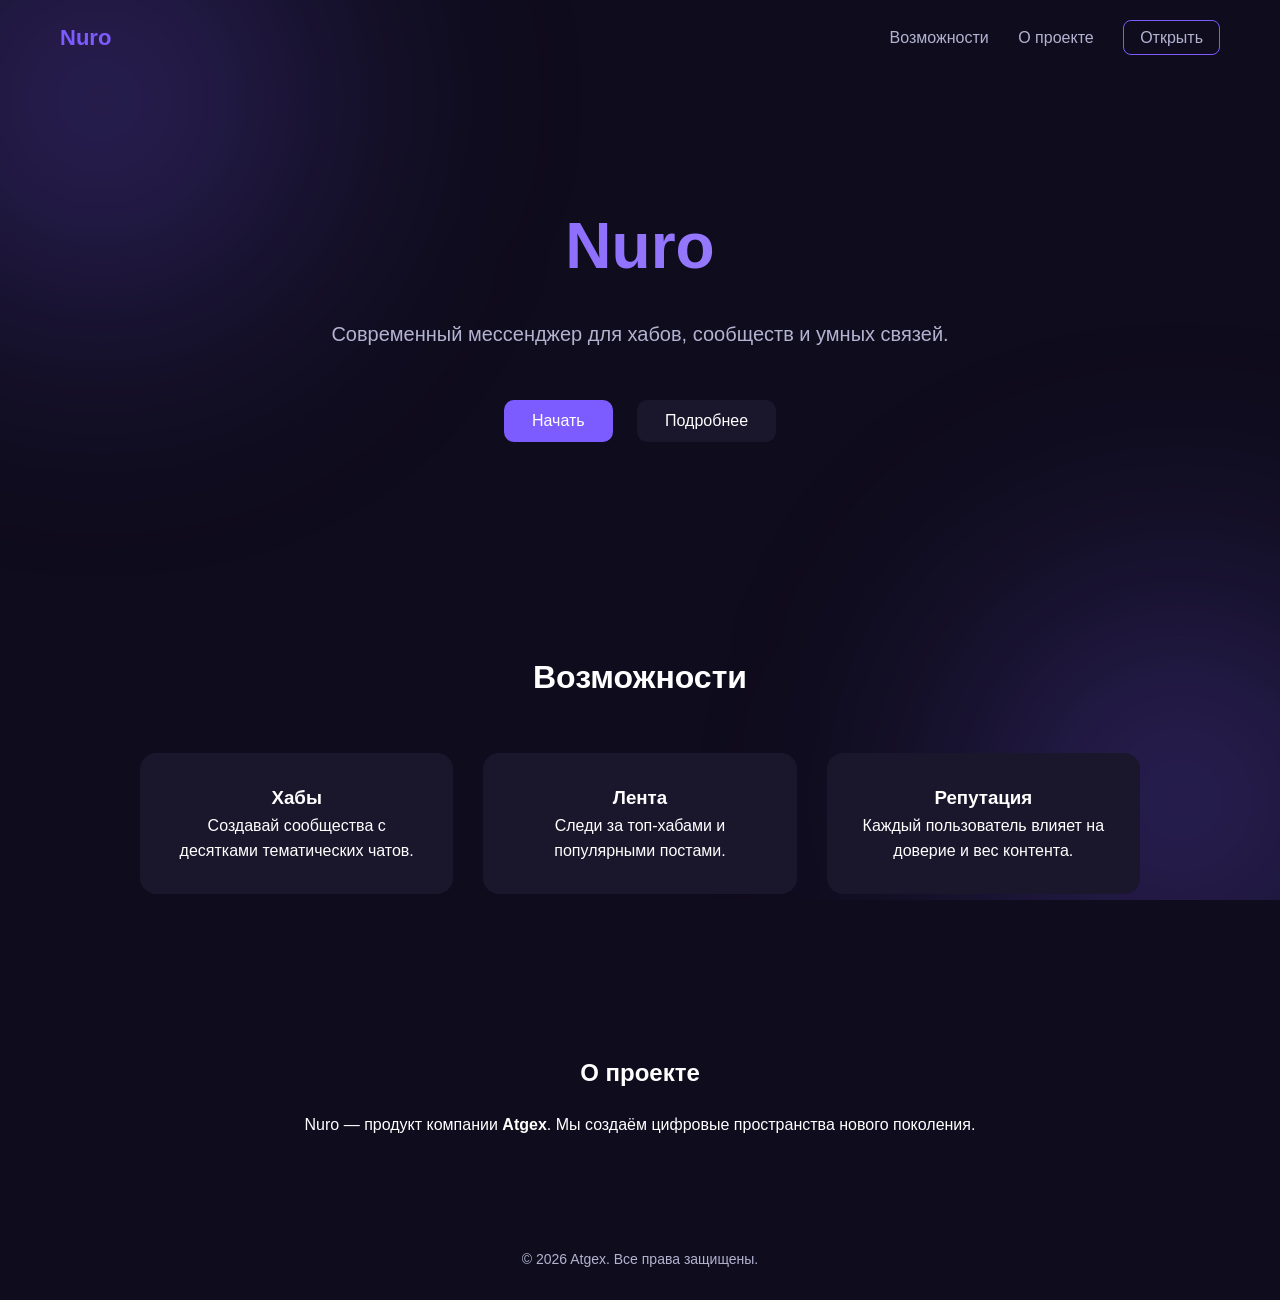
==== src/mark/index.html @ 85b8c26a "start develope app" ====
<!DOCTYPE html>
<html lang="ru">
<head>
    <meta charset="UTF-8">
    <title>Nuro — Новый уровень общения</title>
    <meta name="viewport" content="width=device-width, initial-scale=1.0">
    <link rel="stylesheet" href="static/css/main.css">
</head>
<body>

<div class="background">
    <div class="glow glow1"></div>
    <div class="glow glow2"></div>
</div>

<header class="navbar fade-in">
    <div class="logo">Nuro</div>
    <nav>
        <a href="#features">Возможности</a>
        <a href="#about">О проекте</a>
        <a href="#download" class="btn-outline">Открыть</a>
    </nav>
</header>

<section class="hero fade-in">
    <h1>Nuro</h1>
    <p class="subtitle">
        Современный мессенджер для хабов, сообществ и умных связей.
    </p>
    <div class="hero-buttons">
        <button class="btn-primary">Начать</button>
        <button class="btn-secondary">Подробнее</button>
    </div>
</section>

<section id="features" class="features fade-in">
    <h2>Возможности</h2>
    <div class="features-grid">
        <div class="feature-card fade-in">
            <h3>Хабы</h3>
            <p>Создавай сообщества с десятками тематических чатов.</p>
        </div>
        <div class="feature-card fade-in">
            <h3>Лента</h3>
            <p>Следи за топ-хабами и популярными постами.</p>
        </div>
        <div class="feature-card fade-in">
            <h3>Репутация</h3>
            <p>Каждый пользователь влияет на доверие и вес контента.</p>
        </div>
    </div>
</section>

<section id="about" class="about fade-in">
    <h2>О проекте</h2>
    <p>
        Nuro — продукт компании <strong>Atgex</strong>.  
        Мы создаём цифровые пространства нового поколения.
    </p>
</section>

<footer class="fade-in">
    <p>© 2026 Atgex. Все права защищены.</p>
</footer>

<script src="static/js/index.js"></script>
</body>
</html>
---- src/mark/static/css/main.css ----
:root {
    --bg-dark: #0f0c1d;
    --bg-secondary: #1a162b;
    --purple-main: #7c5cff;
    --purple-light: #a78bfa;
    --text-main: #ffffff;
    --text-muted: #b3b3d1;
}

* {
    margin: 0;
    padding: 0;
    box-sizing: border-box;
    font-family: "Inter", sans-serif;
}

body {
    background: var(--bg-dark);
    color: var(--text-main);
    line-height: 1.6;
    overflow-x: hidden;
}

/* ФОН */

.background {
    position: fixed;
    width: 100%;
    height: 100%;
    z-index: -1;
    overflow: hidden;
}

.glow {
    position: absolute;
    width: 600px;
    height: 600px;
    background: radial-gradient(circle, rgba(124,92,255,0.4), transparent 70%);
    filter: blur(120px);
    animation: float 12s infinite alternate ease-in-out;
}

.glow1 {
    top: -200px;
    left: -200px;
}

.glow2 {
    bottom: -200px;
    right: -200px;
    animation-delay: 3s;
}

@keyframes float {
    from { transform: translateY(0px) translateX(0px); }
    to { transform: translateY(60px) translateX(40px); }
}

/* АНИМАЦИИ ПОЯВЛЕНИЯ */

.fade-in {
    opacity: 0;
    transform: translateY(40px);
    transition: opacity 0.8s ease, transform 0.8s ease;
}

.fade-in.visible {
    opacity: 1;
    transform: translateY(0);
}

/* Остальные стили (navbar, hero, cards) можно оставить прежними */


/* NAVBAR */

.navbar {
    display: flex;
    justify-content: space-between;
    align-items: center;
    padding: 20px 60px;
    background: transparent;
}

.logo {
    font-weight: 700;
    font-size: 22px;
    color: var(--purple-main);
}

nav a {
    margin-left: 25px;
    text-decoration: none;
    color: var(--text-muted);
    transition: 0.3s;
}

nav a:hover {
    color: var(--text-main);
}

.btn-outline {
    border: 1px solid var(--purple-main);
    padding: 8px 16px;
    border-radius: 8px;
}

/* HERO */

.hero {
    text-align: center;
    padding: 120px 20px;
    max-width: 800px;
    margin: auto;
}

.hero h1 {
    font-size: 64px;
    margin-bottom: 20px;
    background: linear-gradient(90deg, var(--purple-main), var(--purple-light));
    -webkit-background-clip: text;
    -webkit-text-fill-color: transparent;
}

.subtitle {
    font-size: 20px;
    color: var(--text-muted);
    margin-bottom: 40px;
}

.hero-buttons button {
    margin: 10px;
}

/* BUTTONS */

button {
    padding: 12px 28px;
    border-radius: 10px;
    border: none;
    font-size: 16px;
    cursor: pointer;
    transition: 0.3s;
}

.btn-primary {
    background: var(--purple-main);
    color: white;
}

.btn-primary:hover {
    background: var(--purple-light);
}

.btn-secondary {
    background: var(--bg-secondary);
    color: var(--text-main);
}

.btn-secondary:hover {
    background: #25203d;
}

/* FEATURES */

.features {
    padding: 80px 20px;
    text-align: center;
}

.features h2 {
    margin-bottom: 50px;
    font-size: 32px;
}

.features-grid {
    display: grid;
    grid-template-columns: repeat(auto-fit, minmax(250px, 1fr));
    gap: 30px;
    max-width: 1000px;
    margin: auto;
}

.feature-card {
    background: var(--bg-secondary);
    padding: 30px;
    border-radius: 16px;
    transition: 0.3s;
}

.feature-card:hover {
    transform: translateY(-5px);
    background: #221c3a;
}

/* ABOUT */

.about {
    padding: 80px 20px;
    max-width: 800px;
    margin: auto;
    text-align: center;
}

.about h2 {
    margin-bottom: 20px;
}

/* FOOTER */

footer {
    text-align: center;
    padding: 30px;
    color: var(--text-muted);
    font-size: 14px;
}
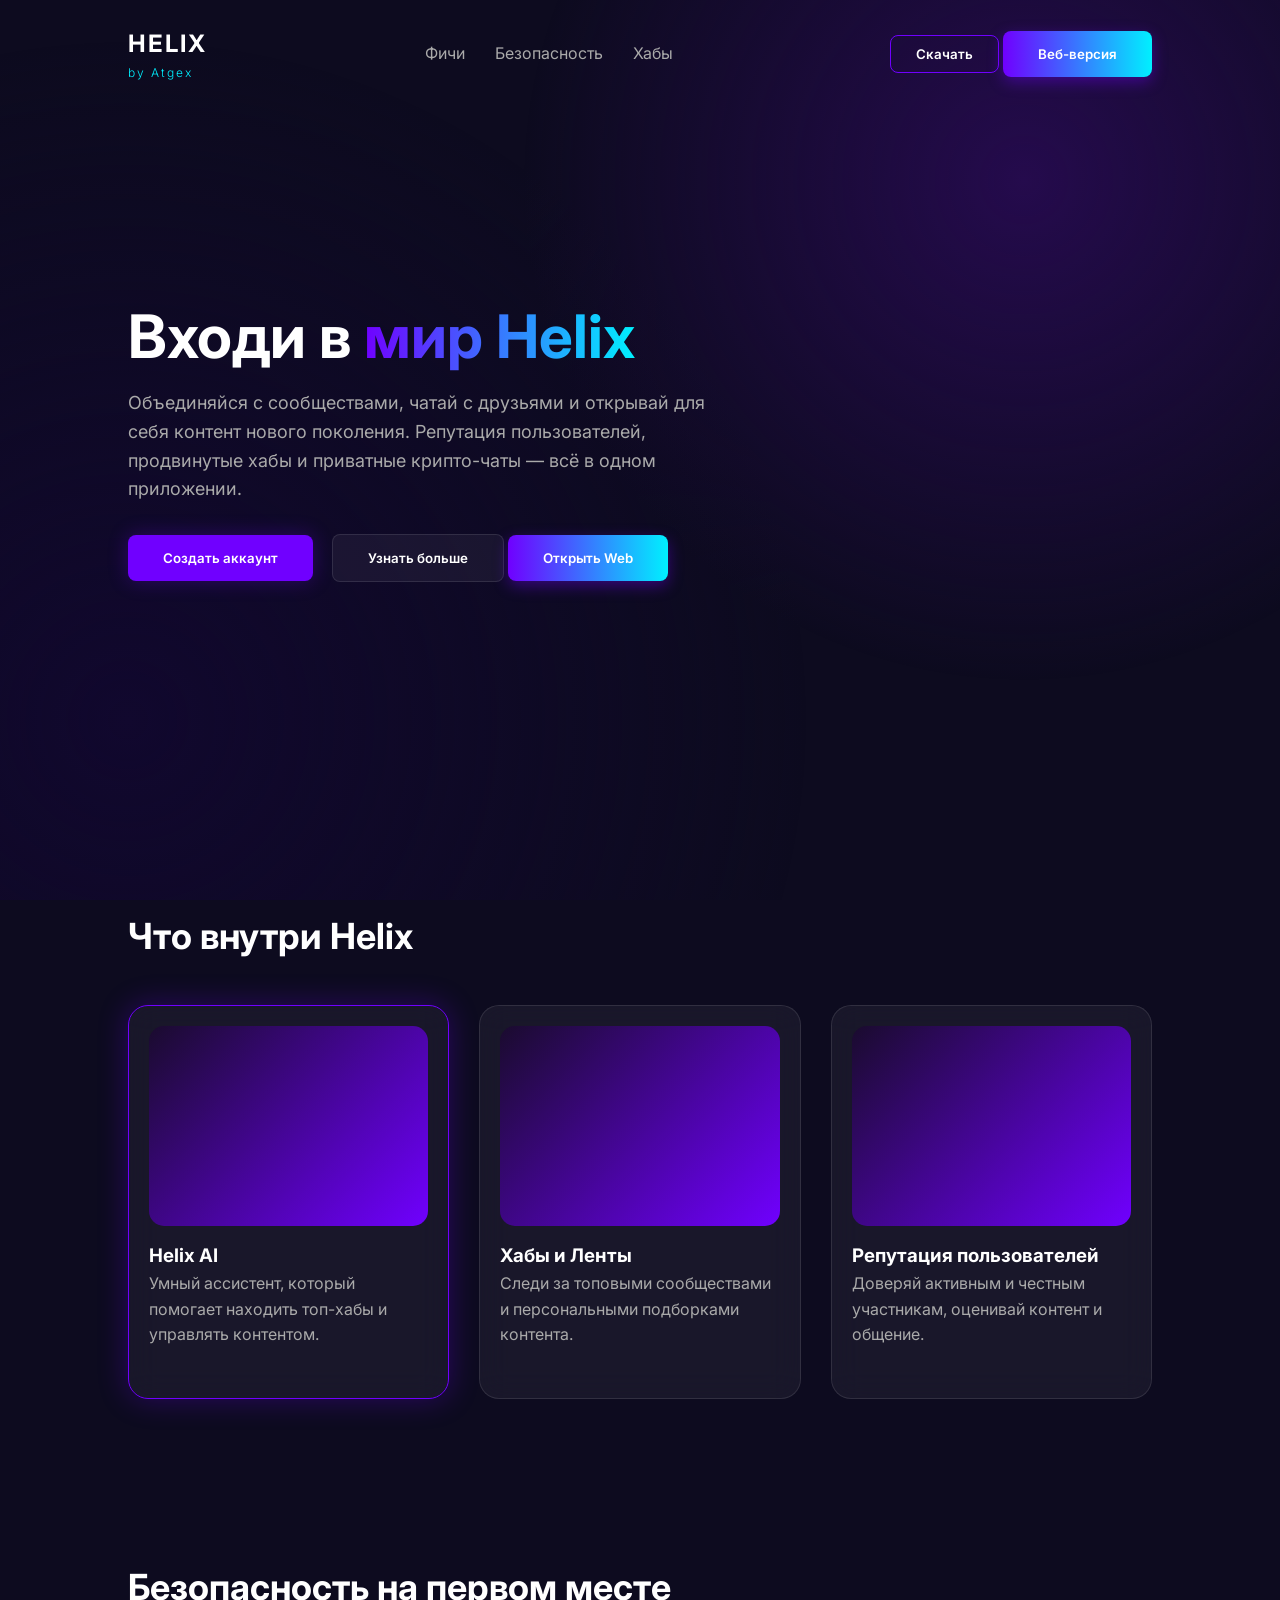
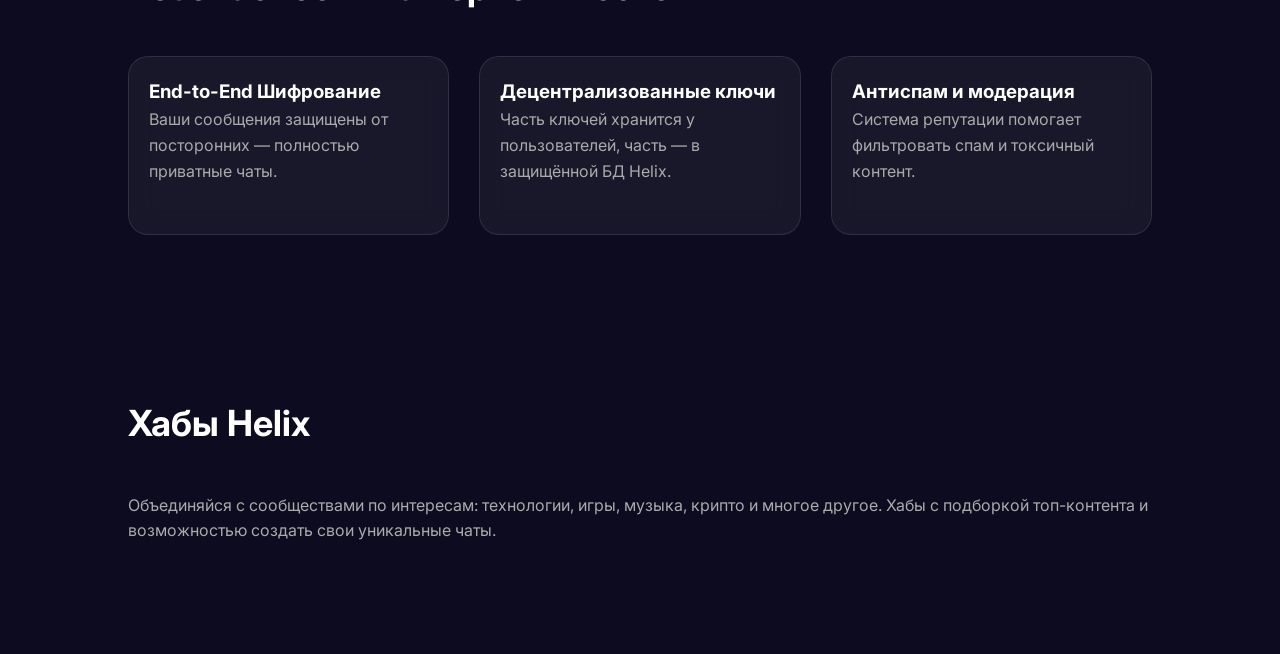
==== commit f078f8e8: "create docs" ====
--- a/src/mark/index.html
+++ b/src/mark/index.html
@@ -2,67 +2,94 @@
 <html lang="ru">
 <head>
     <meta charset="UTF-8">
-    <title>Nuro — Новый уровень общения</title>
     <meta name="viewport" content="width=device-width, initial-scale=1.0">
-    <link rel="stylesheet" href="static/css/main.css">
+    <title>Helix by Atgex | Сообщества и Чаты нового уровня</title>
+    <link rel="stylesheet" href="static/css/style.css">
+    <link href="https://fonts.googleapis.com/css2?family=Inter:wght@300;400;700&display=swap" rel="stylesheet">
 </head>
 <body>
+    <div class="bg-glow"></div>
 
-<div class="background">
-    <div class="glow glow1"></div>
-    <div class="glow glow2"></div>
-</div>
+    <nav class="nav">
+        <div class="logo">HELIX <span>by Atgex</span></div>
 
-<header class="navbar fade-in">
-    <div class="logo">Nuro</div>
-    <nav>
-        <a href="#features">Возможности</a>
-        <a href="#about">О проекте</a>
-        <a href="#download" class="btn-outline">Открыть</a>
+        <div class="hamburger" id="hamburger">
+            <span></span>
+            <span></span>
+            <span></span>
+        </div>
+
+        <ul class="nav-links" id="nav-links">
+            <li><a href="#features">Фичи</a></li>
+            <li><a href="#security">Безопасность</a></li>
+            <li><a href="#hubs">Хабы</a></li>
+        </ul>
+
+        <div class="nav-buttons">
+            <button class="btn-outline">Скачать</button>
+            <button class="btn-web">Веб-версия</button>
+        </div>
     </nav>
-</header>
 
-<section class="hero fade-in">
-    <h1>Nuro</h1>
-    <p class="subtitle">
-        Современный мессенджер для хабов, сообществ и умных связей.
-    </p>
-    <div class="hero-buttons">
-        <button class="btn-primary">Начать</button>
-        <button class="btn-secondary">Подробнее</button>
-    </div>
-</section>
 
-<section id="features" class="features fade-in">
-    <h2>Возможности</h2>
-    <div class="features-grid">
-        <div class="feature-card fade-in">
-            <h3>Хабы</h3>
-            <p>Создавай сообщества с десятками тематических чатов.</p>
+    <header class="hero">
+        <div class="hero-content">
+            <h1>Входи в <span class="gradient-text">мир Helix</span></h1>
+            <p>Объединяйся с сообществами, чатай с друзьями и открывай для себя контент нового поколения. Репутация пользователей, продвинутые хабы и приватные крипто-чаты — всё в одном приложении.</p>
+            <div class="hero-btns">
+                <button class="btn-primary">Создать аккаунт</button>
+                <button class="btn-secondary">Узнать больше</button>
+                <button class="btn-web">Открыть Web</button>
+            </div>
+            <div class="stats">
+            </div>
         </div>
-        <div class="feature-card fade-in">
-            <h3>Лента</h3>
-            <p>Следи за топ-хабами и популярными постами.</p>
+    </header>
+
+    <section id="features" class="features">
+        <h2>Что внутри Helix</h2>
+        <div class="grid">
+            <div class="glass-card active">
+                <div class="card-img small"></div>
+                <h3>Helix AI</h3>
+                <p>Умный ассистент, который помогает находить топ-хабы и управлять контентом.</p>
+            </div>
+            <div class="glass-card">
+                <div class="card-img small"></div>
+                <h3>Хабы и Ленты</h3>
+                <p>Следи за топовыми сообществами и персональными подборками контента.</p>
+            </div>
+            <div class="glass-card">
+                <div class="card-img small"></div>
+                <h3>Репутация пользователей</h3>
+                <p>Доверяй активным и честным участникам, оценивай контент и общение.</p>
+            </div>
         </div>
-        <div class="feature-card fade-in">
-            <h3>Репутация</h3>
-            <p>Каждый пользователь влияет на доверие и вес контента.</p>
+    </section>
+
+    <section id="security" class="features">
+        <h2>Безопасность на первом месте</h2>
+        <div class="grid">
+            <div class="glass-card">
+                <h3>End-to-End Шифрование</h3>
+                <p>Ваши сообщения защищены от посторонних — полностью приватные чаты.</p>
+            </div>
+            <div class="glass-card">
+                <h3>Децентрализованные ключи</h3>
+                <p>Часть ключей хранится у пользователей, часть — в защищённой БД Helix.</p>
+            </div>
+            <div class="glass-card">
+                <h3>Антиспам и модерация</h3>
+                <p>Система репутации помогает фильтровать спам и токсичный контент.</p>
+            </div>
         </div>
-    </div>
-</section>
+    </section>
 
-<section id="about" class="about fade-in">
-    <h2>О проекте</h2>
-    <p>
-        Nuro — продукт компании <strong>Atgex</strong>.  
-        Мы создаём цифровые пространства нового поколения.
-    </p>
-</section>
+    <section id="hubs" class="features">
+        <h2>Хабы Helix</h2>
+        <p>Объединяйся с сообществами по интересам: технологии, игры, музыка, крипто и многое другое. Хабы с подборкой топ-контента и возможностью создать свои уникальные чаты.</p>
+    </section>
 
-<footer class="fade-in">
-    <p>© 2026 Atgex. Все права защищены.</p>
-</footer>
-
-<script src="static/js/index.js"></script>
+    <script src="static/js/main.js"></script>
 </body>
 </html>
--- a/src/mark/static/css/style.css
+++ b/src/mark/static/css/style.css
@@ -0,0 +1,425 @@
+:root {
+    --bg-dark: #0D0B1F;
+    --accent-purple: #7000FF;
+    --accent-cyan: #00F0FF;
+    --glass-bg: rgba(255, 255, 255, 0.05);
+    --glass-border: rgba(255, 255, 255, 0.1);
+    --text-main: #fff;
+    --text-muted: #aaa;
+    --shadow-glow: rgba(112, 0, 255, 0.3);
+}
+
+* {
+    margin: 0;
+    padding: 0;
+    box-sizing: border-box;
+    font-family: 'Inter', sans-serif;
+}
+
+body {
+    background-color: var(--bg-dark);
+    color: var(--text-main);
+    overflow-x: hidden;
+    line-height: 1.6;
+}
+
+/* Background Glow */
+.bg-glow {
+    position: fixed;
+    top: 0; left: 0; width: 100%; height: 100%;
+    background: radial-gradient(circle at 80% 20%, #250b4d 0%, transparent 40%),
+                radial-gradient(circle at 10% 80%, #11082e 0%, transparent 50%);
+    z-index: -1;
+    transition: transform 0.3s ease-out;
+}
+
+/* Navigation */
+nav.nav {
+    display: flex;
+    justify-content: space-between;
+    align-items: center;
+    padding: 25px 10%;
+}
+
+.logo {
+    font-size: 24px;
+    font-weight: 700;
+    letter-spacing: 2px;
+}
+
+.logo span {
+    font-size: 12px;
+    color: var(--accent-cyan);
+    display: block;
+    font-weight: 300;
+}
+
+.nav-links {
+    display: flex;
+    list-style: none;
+    gap: 30px;
+}
+
+.nav-links a {
+    color: var(--text-muted);
+    text-decoration: none;
+    transition: 0.3s;
+}
+
+.nav-links a:hover { color: var(--accent-purple); }
+
+/* Buttons */
+button {
+    cursor: pointer;
+    border-radius: 8px;
+    transition: 0.3s;
+    font-weight: 600;
+}
+
+.btn-outline {
+    background: transparent;
+    border: 1px solid var(--accent-purple);
+    color: var(--text-main);
+    padding: 10px 25px;
+}
+
+.btn-outline:hover {
+    background: var(--accent-purple);
+    color: #fff;
+}
+
+.btn-primary {
+    background: var(--accent-purple);
+    border: none;
+    color: #fff;
+    padding: 15px 35px;
+    box-shadow: 0 0 20px var(--shadow-glow);
+}
+
+.btn-primary:hover {
+    transform: scale(1.05);
+}
+
+.btn-secondary {
+    background: var(--glass-bg);
+    border: 1px solid var(--glass-border);
+    color: #fff;
+    padding: 15px 35px;
+    margin-left: 15px;
+}
+
+/* Hero Section */
+.hero {
+    display: flex;
+    align-items: center;
+    justify-content: space-between;
+    padding: 5% 10%;
+    min-height: 80vh;
+    flex-wrap: wrap;
+}
+
+.hero-content { flex: 1; max-width: 600px; }
+
+.hero-content h1 {
+    font-size: 60px;
+    line-height: 1.1;
+    margin-bottom: 20px;
+}
+
+.gradient-text {
+    background: linear-gradient(90deg, var(--accent-purple), var(--accent-cyan));
+    -webkit-background-clip: text;
+    -webkit-text-fill-color: transparent;
+}
+
+.hero-content p {
+    font-size: 18px;
+    color: var(--text-muted);
+    margin-bottom: 30px;
+}
+
+.hero-btns { margin-bottom: 50px; }
+
+.stats {
+    display: flex;
+    gap: 40px;
+}
+
+.stat-item b { font-size: 24px; display: block; }
+.stat-item span { color: #666; font-size: 14px; }
+
+/* Glass Cards */
+.glass-card {
+    background: var(--glass-bg);
+    backdrop-filter: blur(15px);
+    border: 1px solid var(--glass-border);
+    border-radius: 20px;
+    padding: 20px;
+    transition: 0.4s;
+    opacity: 0;
+    transform: translateY(50px);
+}
+
+.glass-card.active {
+    border-color: var(--accent-purple);
+    box-shadow: 0 0 30px var(--shadow-glow);
+}
+
+.main-card {
+    width: 300px;
+    height: 400px;
+    transform: rotate(5deg);
+    margin-top: 50px;
+}
+
+.main-card:hover {
+    transform: rotate(0deg) scale(1.05);
+}
+
+.card-img {
+    width: 100%;
+    height: 200px;
+    background: linear-gradient(135deg, #1a0b2e, var(--accent-purple));
+    border-radius: 15px;
+    margin-bottom: 15px;
+}
+
+.card-info {
+    display: flex;
+    justify-content: space-between;
+    font-size: 14px;
+    color: var(--text-muted);
+}
+
+/* Features Section */
+.features { padding: 80px 10%; }
+.features h2 { font-size: 36px; margin-bottom: 40px; }
+.features p { color: var(--text-muted); margin-bottom: 30px; }
+
+.grid {
+    display: grid;
+    grid-template-columns: repeat(auto-fit, minmax(250px, 1fr));
+    gap: 30px;
+}
+
+/* --- Кнопка Web --- */
+.btn-web {
+    background: linear-gradient(90deg, var(--accent-purple), var(--accent-cyan));
+    border: none;
+    color: #fff;
+    padding: 15px 35px;
+    border-radius: 8px;
+    font-weight: 600;
+    transition: all 0.3s ease;
+    box-shadow: 0 5px 15px rgba(112,0,255,0.4);
+}
+
+.btn-web:hover {
+    transform: translateY(-3px) scale(1.05);
+    box-shadow: 0 8px 25px rgba(112,0,255,0.6);
+}
+
+/* --- Футер --- */
+footer {
+    background: #0B0920;
+    color: #aaa;
+    padding: 50px 10%;
+    display: flex;
+    flex-wrap: wrap;
+    justify-content: space-between;
+    gap: 30px;
+}
+
+footer .footer-section {
+    flex: 1 1 200px;
+}
+
+footer h4 {
+    color: #fff;
+    margin-bottom: 15px;
+    font-size: 18px;
+}
+
+footer a {
+    color: #aaa;
+    text-decoration: none;
+    display: block;
+    margin-bottom: 8px;
+    transition: color 0.3s;
+}
+
+footer a:hover { color: var(--accent-purple); }
+
+footer .socials {
+    display: flex;
+    gap: 15px;
+}
+
+footer .socials a {
+    font-size: 20px;
+    color: var(--text-main);
+}
+
+/* Адаптив футера */
+@media(max-width: 768px) {
+    footer {
+        flex-direction: column;
+        align-items: center;
+        text-align: center;
+    }
+    footer .socials { justify-content: center; }
+}
+
+
+/* --- Общие адаптивные правила --- */
+@media (max-width: 1024px) {
+    .hero {
+        flex-direction: column;
+        padding: 5% 5%;
+        text-align: center;
+    }
+
+    .hero-visual {
+        margin-top: 40px;
+        display: flex;
+        justify-content: center;
+    }
+
+    .stats {
+        flex-direction: column;
+        gap: 20px;
+        margin-top: 40px;
+        align-items: center;
+    }
+
+    .nav {
+        flex-wrap: wrap;
+        padding: 20px 5%;
+    }
+
+    .nav-links {
+        gap: 15px;
+        margin-top: 10px;
+        flex-wrap: wrap;
+        justify-content: center;
+    }
+
+    .nav-buttons {
+        display: flex;
+        gap: 10px;
+        margin-top: 10px;
+        justify-content: center;
+        width: 100%;
+    }
+}
+
+@media (max-width: 768px) {
+    .hero-content h1 {
+        font-size: 42px;
+    }
+
+    .hero-content p {
+        font-size: 16px;
+    }
+
+    .btn-primary,
+    .btn-secondary,
+    .btn-web {
+        padding: 12px 25px;
+        font-size: 14px;
+    }
+
+    .main-card {
+        width: 250px;
+        height: 350px;
+        transform: rotate(0deg);
+        margin-top: 30px;
+    }
+}
+
+@media (max-width: 480px) {
+    .grid {
+        grid-template-columns: 1fr;
+        gap: 20px;
+    }
+
+    .hero-content h1 {
+        font-size: 32px;
+    }
+
+    .stats b {
+        font-size: 20px;
+    }
+
+    .hero-btns {
+        flex-direction: column;
+        gap: 10px;
+    }
+
+    .btn-outline,
+    .btn-web,
+    .btn-primary,
+    .btn-secondary {
+        width: 100%;
+    }
+}
+
+/* --- Гамбургер --- */
+.hamburger {
+    display: none;
+    flex-direction: column;
+    justify-content: space-between;
+    width: 28px;
+    height: 20px;
+    cursor: pointer;
+}
+
+.hamburger span {
+    display: block;
+    height: 3px;
+    background: var(--text-main);
+    border-radius: 2px;
+    transition: all 0.3s ease;
+}
+
+/* Мобильная версия: показать гамбургер и скрыть nav */
+@media (max-width: 768px) {
+    .hamburger { display: flex; }
+
+    .nav-links {
+        position: absolute;
+        top: 70px;
+        left: 0;
+        width: 100%;
+        background: var(--bg-dark);
+        flex-direction: column;
+        gap: 20px;
+        padding: 20px 0;
+        align-items: center;
+        display: none;
+    }
+
+    .nav-links.show {
+        display: flex;
+    }
+
+    .nav-buttons {
+        width: 100%;
+        justify-content: center;
+        margin-top: 10px;
+    }
+}
+
+/* Анимация превращения гамбургера в крестик */
+.hamburger.active span:nth-child(1) {
+    transform: rotate(45deg) translate(5px, 5px);
+}
+
+.hamburger.active span:nth-child(2) {
+    opacity: 0;
+}
+
+.hamburger.active span:nth-child(3) {
+    transform: rotate(-45deg) translate(6px, -6px);
+}
+
